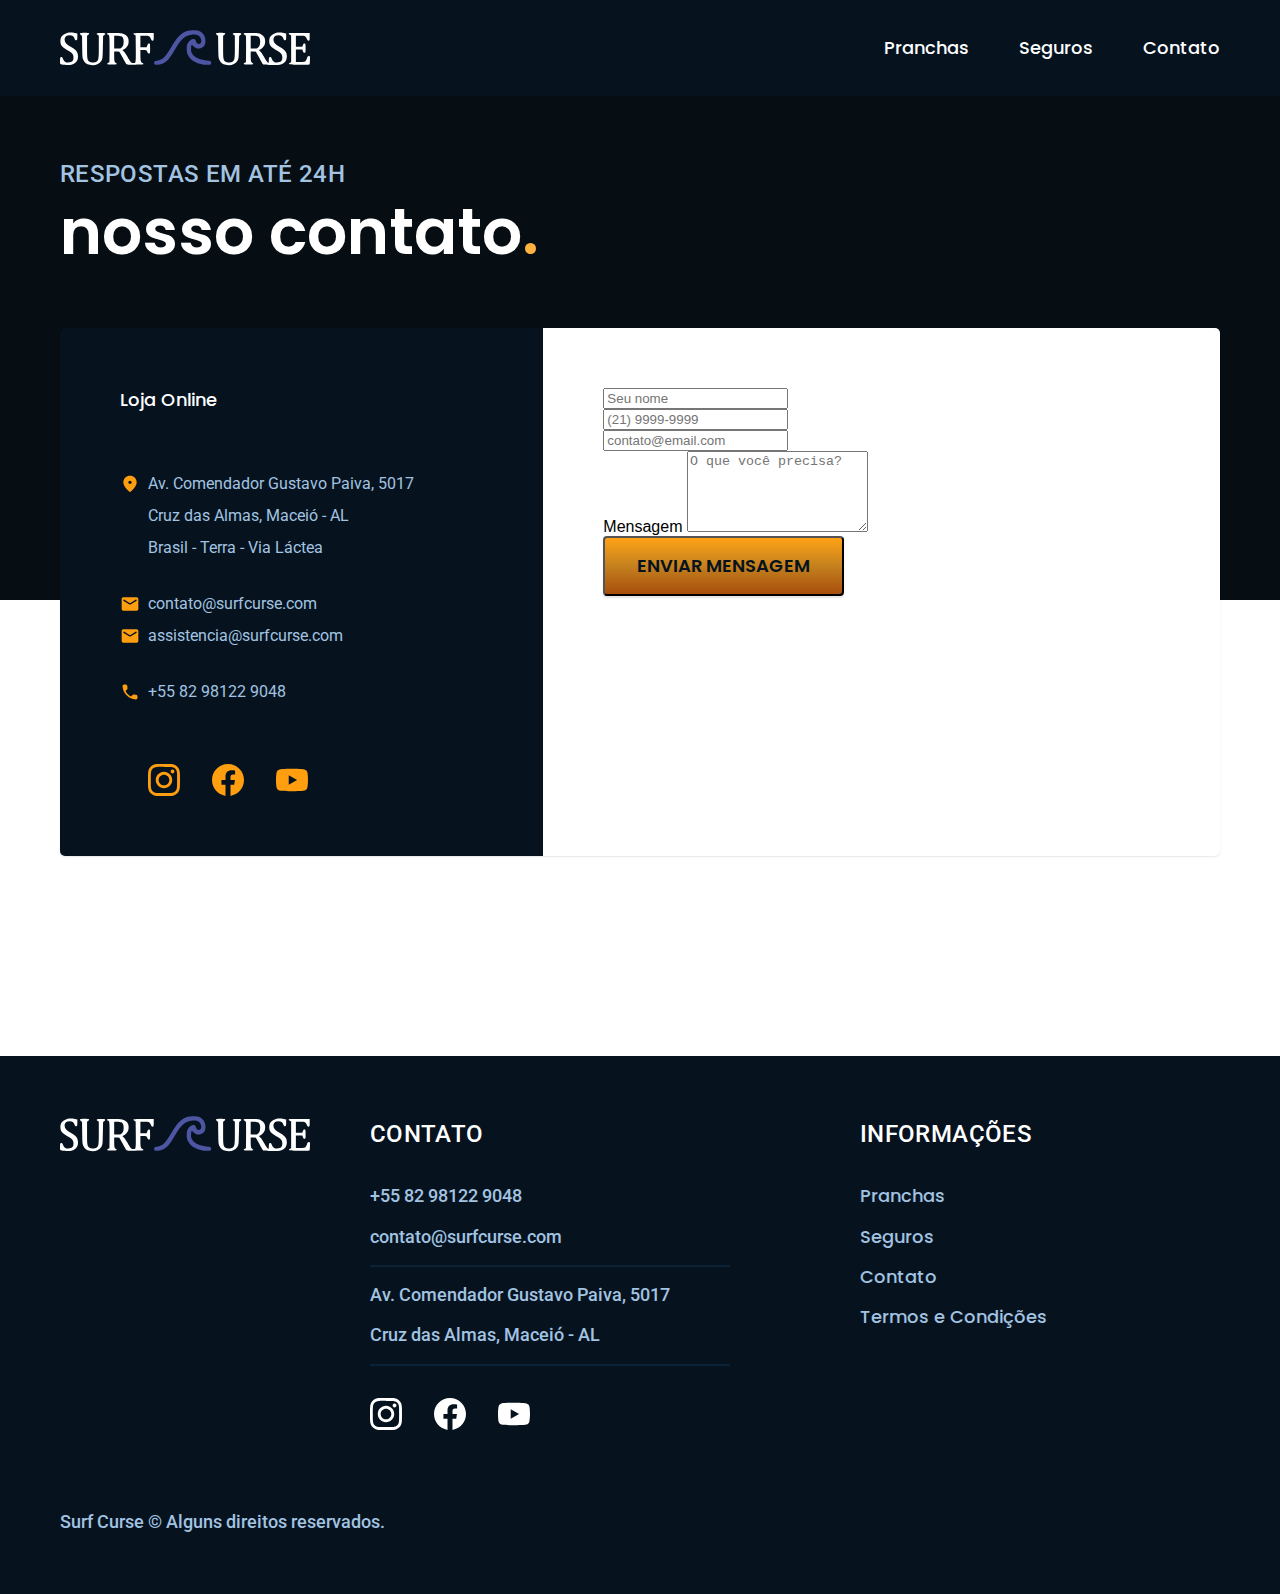
==== contato.html @ 579d91f8 "building SurfCurse 1/3" ====
<!DOCTYPE html>
<html lang="pt-br">

<html>

<head>
  <meta charset="UTF-8">
  <title>Contato │ SurfCurse</title>
  <meta name="description" content="Termos e Condições.">

  <link rel="stylesheet" href="./css/style.css">

  <link rel="preconnect" href="https://fonts.googleapis.com">
  <link rel="preconnect" href="https://fonts.gstatic.com" crossorigin>
  <link
    href="https://fonts.googleapis.com/css2?family=Merriweather:ital,wght@1,900&family=Poppins:wght@400;600&family=Roboto:wght@400;500&display=swap"
    rel="stylesheet">



</head>

<body id="contato">
  <header class="header-bg">
    <div class="header container">
      <a href="./">
        <img src="./arquivos-imagens/logo-surfCurse-edited.svg" alt="SurfCurse">
      </a>

      <nav aria-label="primaria">
        <ul class="header-menu cor-0 font-1-m">
          <li><a href="./pranchas.html">Pranchas</a></li>
          <li><a href="./seguros.html">Seguros</a></li>
          <li><a href="./contato.html">Contato</a></li>
        </ul>


      </nav>
    </div>
  </header>

  <main>
    <div class="titulo-bg">
      <div class="titulo container">
        <p class="font-2-l-b cor-b2">Respostas em até 24h</p>
        <h1 class="font-1-xxl cor-0">nosso contato<span class="cor-y1">.</span> </h1>
      </div>
    </div>

    <div class="contato container">
      <section class="contato-dados" aria-label="Endereço">
        <h2 class="font-1-m cor-0">Loja Online</h2>
        <div class="contato-endereco font-2-s cor-b2">
          <p>Av. Comendador Gustavo Paiva, 5017</p>
          <p>Cruz das Almas, Maceió - AL</p>
          <p>Brasil - Terra - Via Láctea</p>
        </div>
        <address class="contato-meios font-2-s cor-b2">
          <a href="mailto:contato@surfcurse.com">contato@surfcurse.com</a>
          <a href="mailto:assistencia@surfcurse.com">assistencia@surfcurse.com</a>
          <a href="tel:+5582981229048">+55 82 98122 9048</a></li>

        </address>
        <div class="contato-redes">
          <a href="">
            <img src="arquivos-imagens/icones/redes-sociais/instagram-p.svg" alt="Instagram">
          </a>
          <a href="">
            <img src="arquivos-imagens/icones/redes-sociais/facebook-p.svg" alt="Facebook">
          </a>
          <a href="">
            <img src="arquivos-imagens/icones/redes-sociais/youtube-p.svg" alt="Youtube">
          </a>
        </div>
      </section>
      <section class="contato-formulario" aria-label="Formulário">
        <form class="form" action="./contato.html"></form>
        <div>
          <label for="Nome"></label>
          <input type="text" id="nome" name="nome" placeholder="Seu nome">
        </div>
        <div>
          <label for="telefone"></label>
          <input type="text" id="telefone" name="telefone" placeholder="(21) 9999-9999">
        </div>
        <div>
          <label for="email"></label>
          <input type="email" id="email" name="email" placeholder="contato@email.com">
        </div>
        <div>
          <label for="mensagem">Mensagem</label>
          <textarea rows="5" id="mensagem" name="mensagem" placeholder="O que você precisa?"></textarea>
        </div>
        <button class="botao">Enviar mensagem</button>

      </section>
    </div>
  </main>



  <footer class="footer-bg">
    <div class="footer container">

      <img src="./arquivos-imagens/logo-surfCurse-edited.svg" alt="SurfCurse">

      <div class="footer-contato">
        <h3 class="font-2-l-b cor-0">Contato</h3>
        <ul class="font-2-m cor-b2">
          <li><a href="tel:+5582981229048">+55 82 98122 9048</a></li>
          <li><a href="mailto:contato@surfcurse.com">contato@surfcurse.com</a></li>
          <li>Av. Comendador Gustavo Paiva, 5017 </li>
          <li>Cruz das Almas, Maceió - AL</li>
        </ul>
        <div class="footer-redes">
          <a href="">
            <img src="arquivos-imagens/icones/redes-sociais/instagram.svg" alt="Instagram">
          </a>
          <a href="">
            <img src="arquivos-imagens/icones/redes-sociais/facebook.svg" alt="Facebook">
          </a>
          <a href="">
            <img src="arquivos-imagens/icones/redes-sociais/youtube.svg" alt="Youtube">
          </a>
        </div>

      </div>
      <div class="footer-info">
        <h3 class="font-2-l-b cor-0">Informações</h3>
        <nav>
          <ul class="font-1-m cor-b2">
            <li><a href="./pranchas.html">Pranchas</a></li>
            <li><a href="./seguros.html">Seguros</a></li>
            <li><a href="./contato.html">Contato</a></li>
            <li><a href="./termos.html">Termos e Condições</a></li>
          </ul>
        </nav>
      </div>
      <p class="footer-copy font-2-m cor-b2">Surf Curse © Alguns direitos reservados.</p>
    </div>
  </footer>

</body>

</html>
---- css/style.css ----
@import "./global/header.css";
@import "./global/global.css";
@import "./global/footer.css";

@import "./home/introducao.css";
@import "./home/tecnologia.css";
@import "./home/parceiros.css";
@import "./home/depoimento.css";

@import "./utilidades/componentes.css";
@import "./utilidades//formulario.css";
@import "./utilidades/tipiografia.css";
@import "./utilidades/cores.css";

@import "./pranchas/pranchas-lista.css";
@import "./pranchas//pranchas.css";

@import "./prancha/prancha.css";
@import "./prancha/seguro.css";

@import "./seguros/seguros.css";
@import "./seguros/vantagens.css";
@import "./seguros/perguntas.css";

@import "./contato/contato.css";
@import "./contato/lojas.css";

@import "./termos/termos.css";

@media (max-width: 800px) {
  .header-menu {
    gap: 20px;
  }

  .header-menu a {
    background: var(--cor-b8);
    padding: 12px 16px;
    border-radius: 4px;
  }

  .header-menu a:hover {
    background-color: #2d6192;
  }

  .header-menu a:after {
    display: none;
  }
}

@media (max-width: 400px) {
  .header-menu {
    gap: 12px;
  }

  .header-menu a {
    padding: 8px 12px;
    font-size: 14px;
  }
}
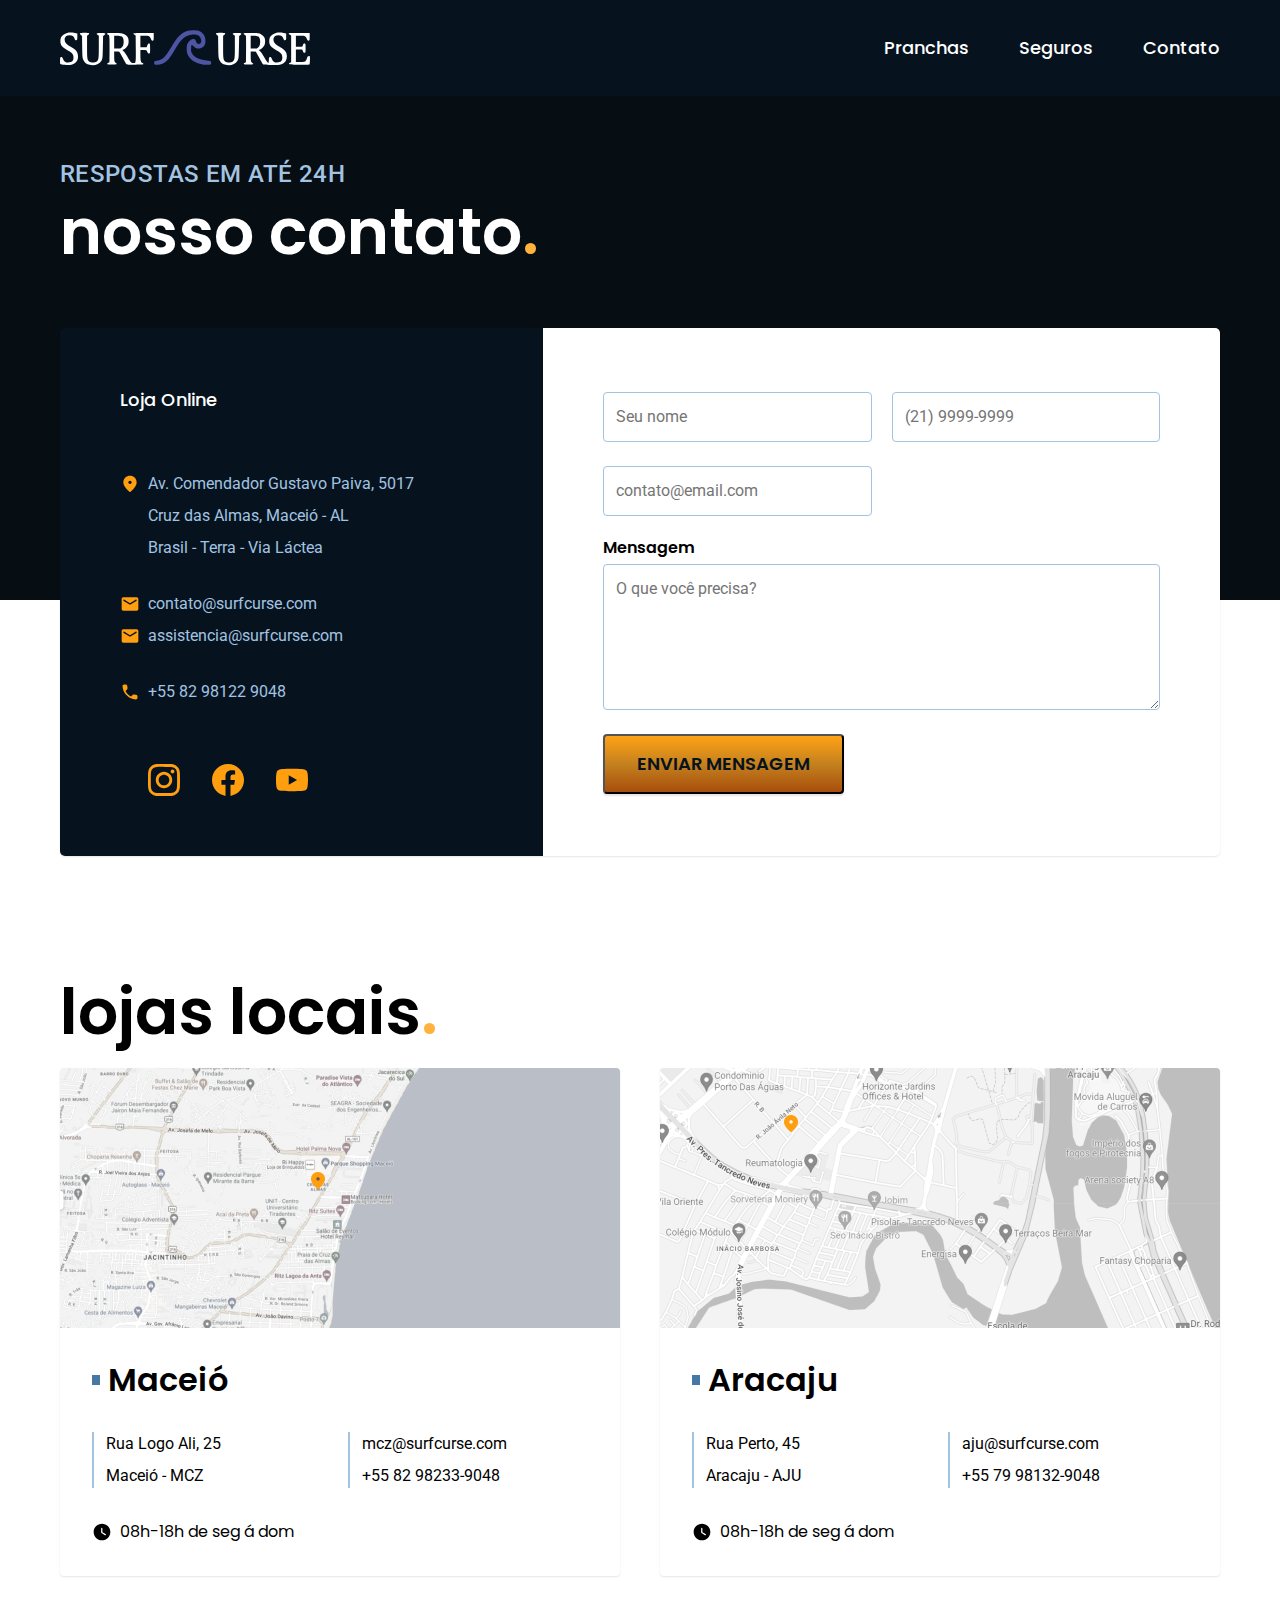
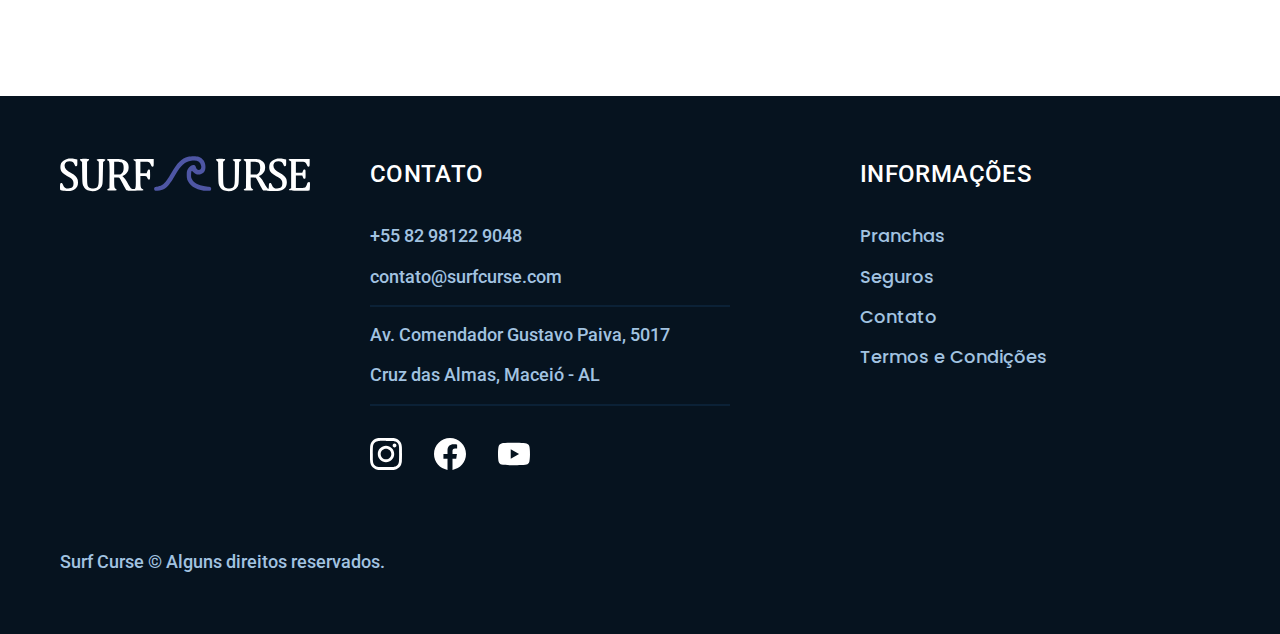
==== commit da9e424e: "building SurfCurse 1/3 complete page Contact" ====
--- a/contato.html
+++ b/contato.html
@@ -74,30 +74,67 @@
         </div>
       </section>
       <section class="contato-formulario" aria-label="Formulário">
-        <form class="form" action="./contato.html"></form>
-        <div>
-          <label for="Nome"></label>
-          <input type="text" id="nome" name="nome" placeholder="Seu nome">
-        </div>
-        <div>
-          <label for="telefone"></label>
-          <input type="text" id="telefone" name="telefone" placeholder="(21) 9999-9999">
-        </div>
-        <div>
-          <label for="email"></label>
-          <input type="email" id="email" name="email" placeholder="contato@email.com">
-        </div>
-        <div>
-          <label for="mensagem">Mensagem</label>
-          <textarea rows="5" id="mensagem" name="mensagem" placeholder="O que você precisa?"></textarea>
-        </div>
-        <button class="botao">Enviar mensagem</button>
-
+        <form class="form" action="./contato.html">
+          <div>
+            <label for="Nome"></label>
+            <input type="text" id="nome" name="nome" placeholder="Seu nome">
+          </div>
+          <div>
+            <label for="telefone"></label>
+            <input type="text" id="telefone" name="telefone" placeholder="(21) 9999-9999">
+          </div>
+          <div>
+            <label for="email"></label>
+            <input type="email" id="email" name="email" placeholder="contato@email.com">
+          </div>
+          <div class="col-2">
+            <label for="mensagem">Mensagem</label>
+            <textarea rows="5" id="mensagem" name="mensagem" placeholder="O que você precisa?"></textarea>
+          </div>
+          <button class="botao col-2">Enviar mensagem</button>
+        </form>
       </section>
     </div>
   </main>
 
+  <article class="lojas container">
+    <h2 class="font-1-xxl">lojas locais<span class="cor-y1">.</span></h2>
+    <div class="lojas-item">
+      <img src="./arquivos-imagens/mapas/cruz.jpg" alt="mapa marcando endereço Rua Logo Ali,25 - Maceió - MCZ">
+      <div class="lojas-conteudo">
+        <h3 class="font-1-xl">Maceió</h3>
+        <div class="lojas-dados font-2-s ">
+          <p>Rua Logo Ali, 25</p>
+          <p>Maceió - MCZ</p>
+        </div>
+        <div class="lojas-dados font-2-s">
+          <a href="mailto:mcz@surfcurse.com">mcz@surfcurse.com</a>
+          <a href="tel:+5582981229048">+55 82 98233-9048</a>
+        </div>
+        <p class="lojas-tempo font-1-s"> <img src=" ./arquivos-imagens/icones/contato/horario.svg" alt=""> 08h-18h de
+          seg á dom</p>
+      </div>
+    </div>
 
+    <div class="lojas-item">
+      <img src="./arquivos-imagens/mapas/aju.jpg" alt="mapa marcando endereço Rua Perto,45 - Aracaju - AJU">
+      <div class="lojas-conteudo">
+        <h3 class="font-1-xl">Aracaju</h3>
+        <div class="lojas-dados font-2-s cor">
+          <p>Rua Perto, 45</p>
+          <p>Aracaju - AJU </p>
+        </div>
+        <div class="lojas-dados font-2-s cor">
+          <a href="mailto:aju@surfcurse.com">aju@surfcurse.com</a>
+          <a href="tel:+5582981229048">+55 79 98132-9048</a>
+        </div>
+        <p class="lojas-tempo font-1-s"> <img src="./arquivos-imagens/icones/contato/horario.svg" alt=""> 08h-18h de seg
+          á dom</p>
+      </div>
+    </div>
+
+
+  </article>
 
   <footer class="footer-bg">
     <div class="footer container">
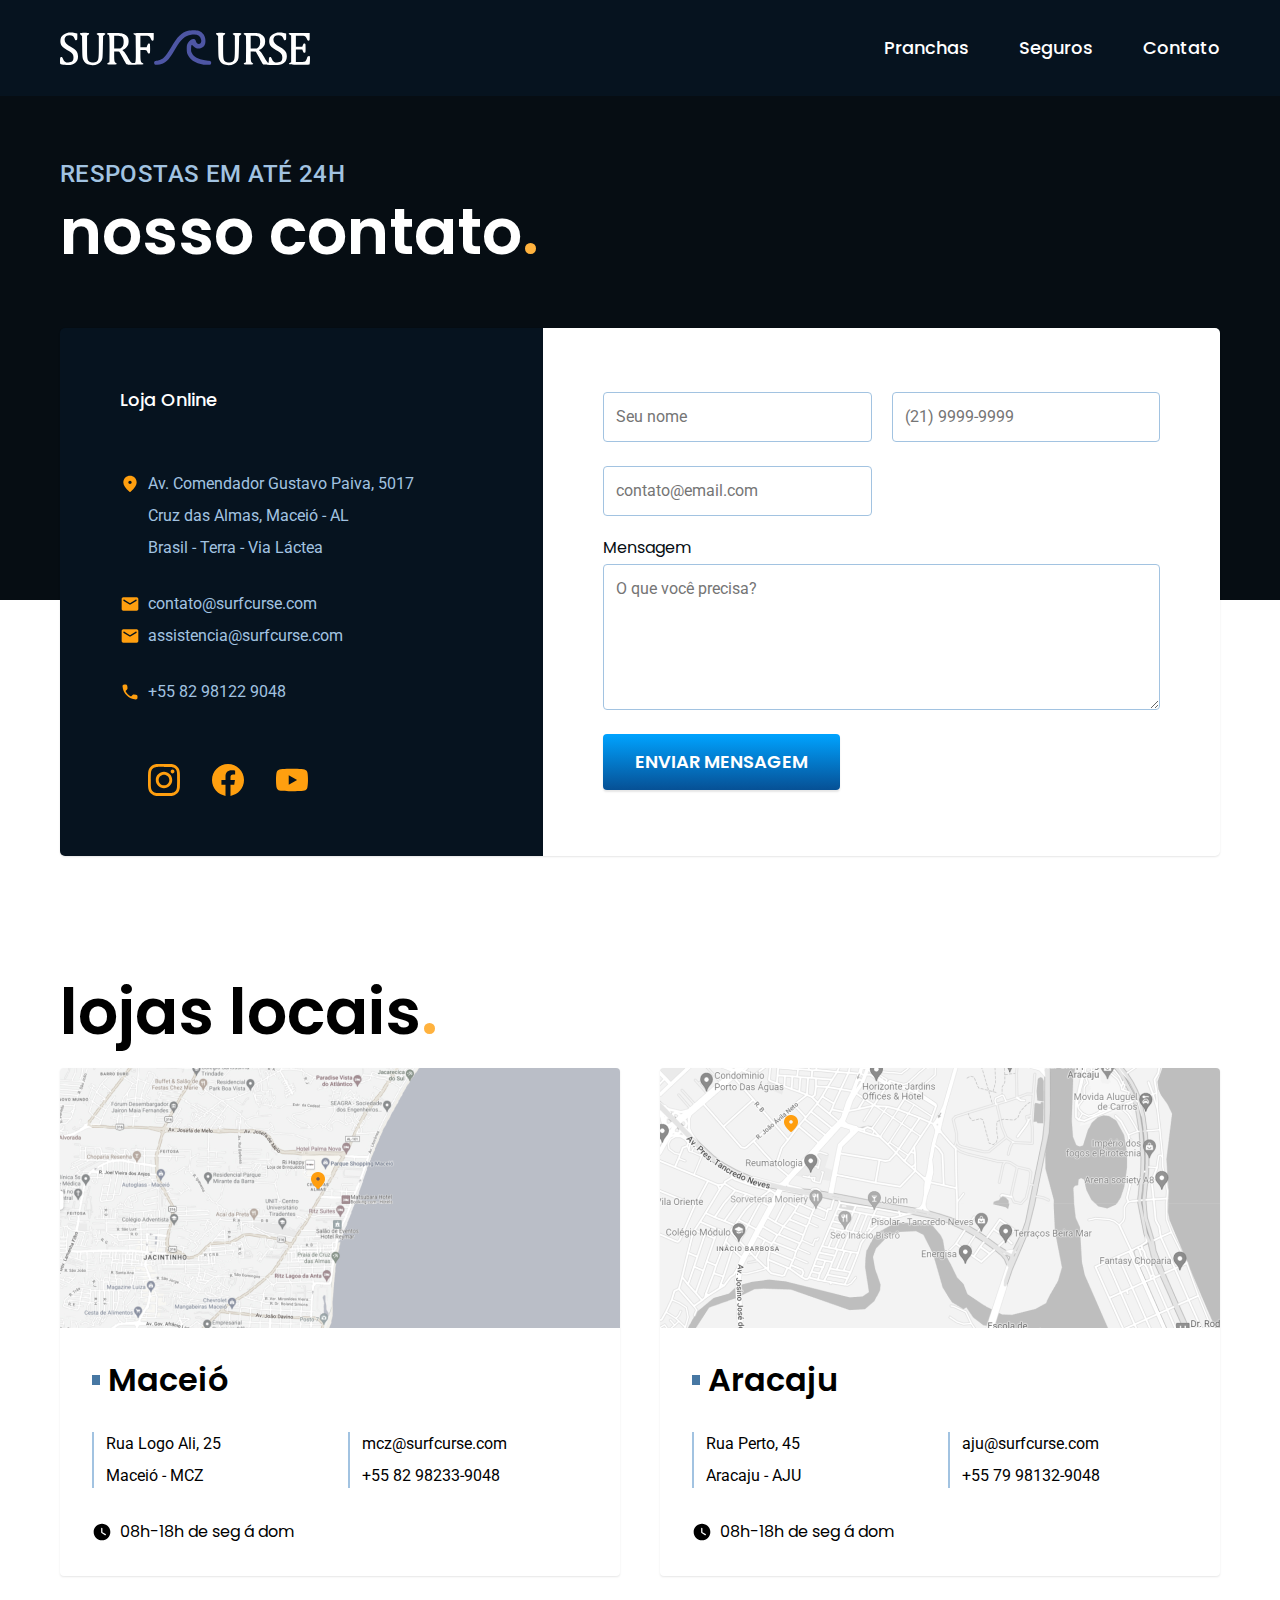
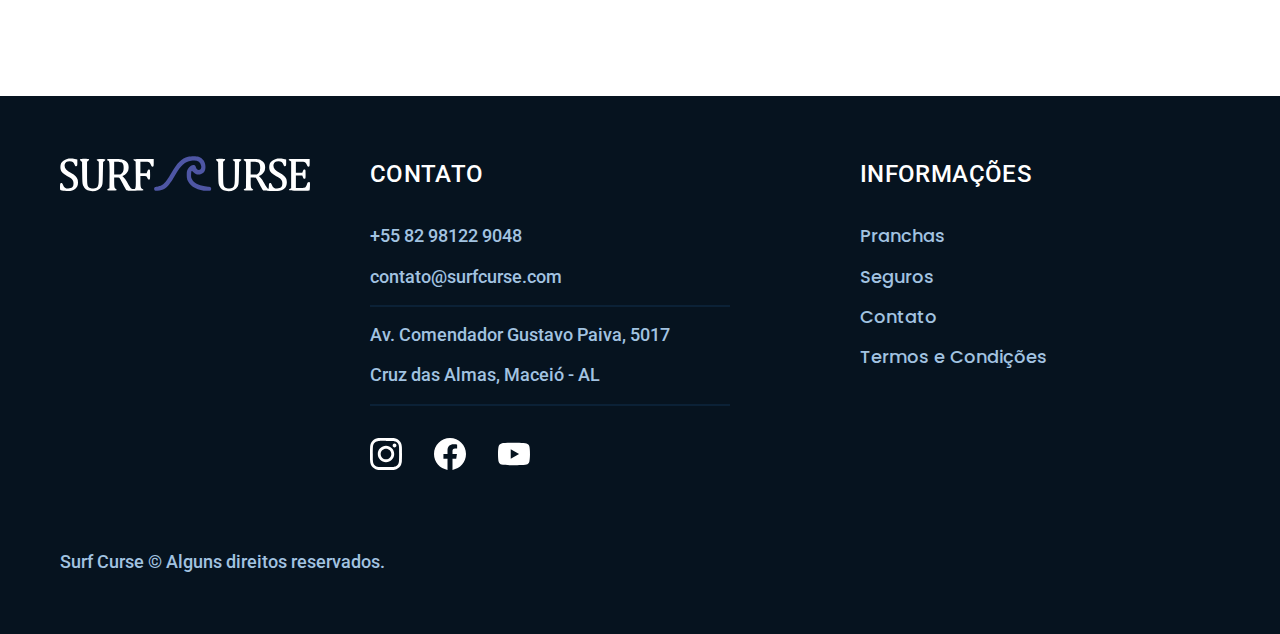
==== commit a1cd31a5: "building SurfCurse 2/3 create budget page" ====
--- a/contato.html
+++ b/contato.html
@@ -91,7 +91,7 @@
             <label for="mensagem">Mensagem</label>
             <textarea rows="5" id="mensagem" name="mensagem" placeholder="O que você precisa?"></textarea>
           </div>
-          <button class="botao col-2">Enviar mensagem</button>
+          <button class="botao yellowGradiente col-2">Enviar mensagem</button>
         </form>
       </section>
     </div>
--- a/css/style.css
+++ b/css/style.css
@@ -24,6 +24,8 @@
 
 @import "./contato/contato.css";
 @import "./contato/lojas.css";
+
+@import "./orcamento/orcamento.css";
 
 @import "./termos/termos.css";
 
